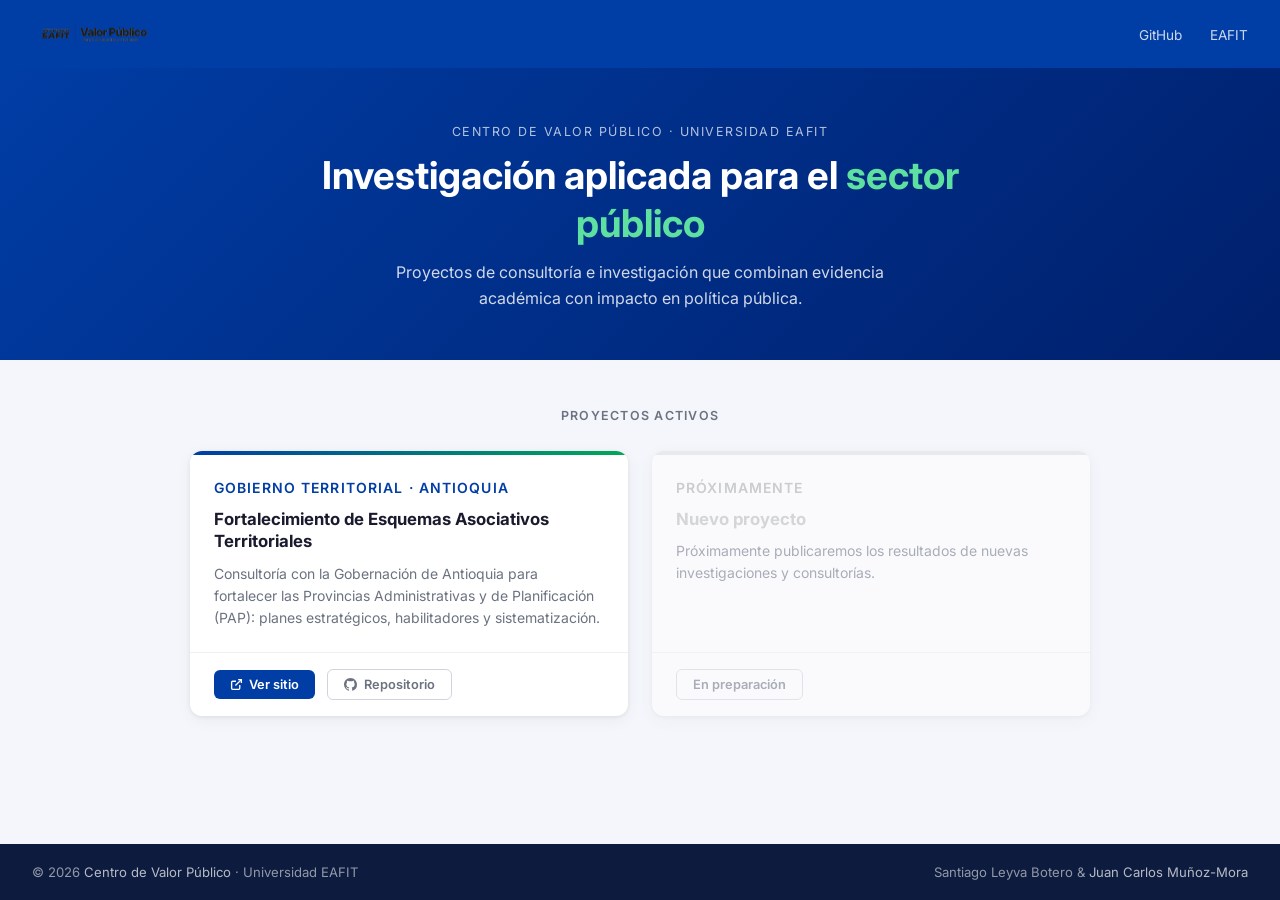
==== index.html @ 74b1d91c "refactor: simplificar a HTML puro, sin Quarto Landing page minimalista con cards de proyectos. GitHu" ====
<!DOCTYPE html>
<html lang="es">
<head>
  <meta charset="UTF-8" />
  <meta name="viewport" content="width=device-width, initial-scale=1.0" />
  <title>CVP EAFIT — Centro de Valor Público</title>
  <meta name="description" content="Centro de Valor Público, Universidad EAFIT. Investigación aplicada y consultoría para el sector público en Colombia." />
  <link rel="preconnect" href="https://fonts.googleapis.com" />
  <link rel="preconnect" href="https://fonts.gstatic.com" crossorigin />
  <link href="https://fonts.googleapis.com/css2?family=Inter:wght@400;500;600;700&display=swap" rel="stylesheet" />
  <style>
    *, *::before, *::after { box-sizing: border-box; margin: 0; padding: 0; }

    :root {
      --blue:  #003DA5;
      --green: #00A859;
      --dark:  #0d1b3e;
      --gray:  #f4f6fb;
      --text:  #1a1a2e;
      --muted: #6b7280;
    }

    body {
      font-family: 'Inter', system-ui, sans-serif;
      background: #fff;
      color: var(--text);
      min-height: 100vh;
      display: flex;
      flex-direction: column;
    }

    /* ── Header ── */
    header {
      background: var(--blue);
      padding: 1rem 2rem;
      display: flex;
      align-items: center;
      justify-content: space-between;
    }
    header img { height: 36px; }
    header nav a {
      color: rgba(255,255,255,0.8);
      text-decoration: none;
      font-size: 0.85rem;
      margin-left: 1.5rem;
      transition: color 0.2s;
    }
    header nav a:hover { color: #fff; }

    /* ── Hero ── */
    .hero {
      background: linear-gradient(135deg, var(--blue) 0%, #001f6b 100%);
      color: #fff;
      padding: 3.5rem 2rem 3rem;
      text-align: center;
    }
    .hero p.eyebrow {
      font-size: 0.78rem;
      text-transform: uppercase;
      letter-spacing: 0.12em;
      opacity: 0.7;
      margin-bottom: 0.75rem;
    }
    .hero h1 {
      font-size: clamp(1.6rem, 4vw, 2.4rem);
      font-weight: 700;
      line-height: 1.25;
      max-width: 640px;
      margin: 0 auto 0.75rem;
    }
    .hero h1 span { color: #5de0a0; }
    .hero p.sub {
      font-size: 1rem;
      opacity: 0.82;
      max-width: 520px;
      margin: 0 auto;
      line-height: 1.65;
    }

    /* ── Projects section ── */
    main {
      flex: 1;
      padding: 3rem 2rem 4rem;
      background: var(--gray);
    }
    .section-label {
      text-align: center;
      font-size: 0.78rem;
      font-weight: 600;
      text-transform: uppercase;
      letter-spacing: 0.1em;
      color: var(--muted);
      margin-bottom: 1.75rem;
    }

    .cards {
      display: grid;
      grid-template-columns: repeat(auto-fill, minmax(300px, 1fr));
      gap: 1.5rem;
      max-width: 900px;
      margin: 0 auto;
    }

    .card {
      background: #fff;
      border-radius: 12px;
      box-shadow: 0 1px 4px rgba(0,0,0,0.07), 0 4px 16px rgba(0,0,0,0.05);
      overflow: hidden;
      display: flex;
      flex-direction: column;
      transition: box-shadow 0.2s, transform 0.2s;
    }
    .card:hover {
      box-shadow: 0 4px 20px rgba(0,0,0,0.12);
      transform: translateY(-3px);
    }
    .card-stripe { height: 4px; }
    .card-body { padding: 1.4rem 1.5rem; flex: 1; }
    .card-tag {
      font-size: 0.7rem;
      font-weight: 600;
      text-transform: uppercase;
      letter-spacing: 0.08em;
      margin-bottom: 0.5rem;
    }
    .card-body h2 {
      font-size: 1.05rem;
      font-weight: 700;
      line-height: 1.35;
      margin-bottom: 0.6rem;
      color: var(--text);
    }
    .card-body p {
      font-size: 0.875rem;
      color: var(--muted);
      line-height: 1.6;
    }
    .card-footer {
      padding: 1rem 1.5rem;
      border-top: 1px solid #f0f0f0;
      display: flex;
      gap: 0.75rem;
      align-items: center;
    }
    .btn {
      display: inline-flex;
      align-items: center;
      gap: 0.4rem;
      font-size: 0.8rem;
      font-weight: 600;
      padding: 0.45rem 1rem;
      border-radius: 6px;
      text-decoration: none;
      transition: opacity 0.2s;
    }
    .btn:hover { opacity: 0.85; text-decoration: none; }
    .btn-primary { background: var(--blue); color: #fff; }
    .btn-outline {
      border: 1.5px solid #d0d5dd;
      color: var(--muted);
      background: transparent;
    }

    /* Coming-soon card */
    .card.coming { opacity: 0.55; pointer-events: none; }

    /* ── Footer ── */
    footer {
      background: var(--dark);
      color: rgba(255,255,255,0.55);
      font-size: 0.82rem;
      padding: 1.25rem 2rem;
      display: flex;
      justify-content: space-between;
      align-items: center;
      flex-wrap: wrap;
      gap: 0.5rem;
    }
    footer a { color: rgba(255,255,255,0.7); text-decoration: none; }
    footer a:hover { color: #fff; }

    @media (max-width: 600px) {
      header nav { display: none; }
      .cards { grid-template-columns: 1fr; }
      footer { flex-direction: column; text-align: center; }
    }
  </style>
</head>
<body>

  <header>
    <img src="assets/logo-cvp.png" alt="Centro de Valor Público EAFIT" />
    <nav>
      <a href="https://github.com/cvp-eafit" target="_blank">GitHub</a>
      <a href="https://www.eafit.edu.co/centros-estudio-incidencia/valor-publico" target="_blank">EAFIT</a>
    </nav>
  </header>

  <div class="hero">
    <p class="eyebrow">Centro de Valor Público · Universidad EAFIT</p>
    <h1>Investigación aplicada para el <span>sector público</span></h1>
    <p class="sub">Proyectos de consultoría e investigación que combinan evidencia académica con impacto en política pública.</p>
  </div>

  <main>
    <p class="section-label">Proyectos activos</p>
    <div class="cards">

      <!-- Provincias -->
      <div class="card">
        <div class="card-stripe" style="background: linear-gradient(90deg, #003DA5, #00A859);"></div>
        <div class="card-body">
          <p class="card-tag" style="color: #003DA5;">Gobierno Territorial · Antioquia</p>
          <h2>Fortalecimiento de Esquemas Asociativos Territoriales</h2>
          <p>Consultoría con la Gobernación de Antioquia para fortalecer las Provincias Administrativas y de Planificación (PAP): planes estratégicos, habilitadores y sistematización.</p>
        </div>
        <div class="card-footer">
          <a class="btn btn-primary" href="https://cvp-eafit.github.io/provincias" target="_blank">
            <svg width="13" height="13" viewBox="0 0 24 24" fill="none" stroke="currentColor" stroke-width="2.5"><path d="M18 13v6a2 2 0 01-2 2H5a2 2 0 01-2-2V8a2 2 0 012-2h6"/><polyline points="15 3 21 3 21 9"/><line x1="10" y1="14" x2="21" y2="3"/></svg>
            Ver sitio
          </a>
          <a class="btn btn-outline" href="https://github.com/cvp-eafit/provincias" target="_blank">
            <svg width="13" height="13" viewBox="0 0 24 24" fill="currentColor"><path d="M12 0C5.37 0 0 5.37 0 12c0 5.31 3.435 9.795 8.205 11.385.6.105.825-.255.825-.57 0-.285-.015-1.23-.015-2.235-3.015.555-3.795-.735-4.035-1.41-.135-.345-.72-1.41-1.23-1.695-.42-.225-1.02-.78-.015-.795.945-.015 1.62.87 1.845 1.23 1.08 1.815 2.805 1.305 3.495.99.105-.78.42-1.305.765-1.605-2.67-.3-5.46-1.335-5.46-5.925 0-1.305.465-2.385 1.23-3.225-.12-.3-.54-1.53.12-3.18 0 0 1.005-.315 3.3 1.23.96-.27 1.98-.405 3-.405s2.04.135 3 .405c2.295-1.56 3.3-1.23 3.3-1.23.66 1.65.24 2.88.12 3.18.765.84 1.23 1.905 1.23 3.225 0 4.605-2.805 5.625-5.475 5.925.435.375.81 1.095.81 2.22 0 1.605-.015 2.895-.015 3.3 0 .315.225.69.825.57A12.02 12.02 0 0024 12c0-6.63-5.37-12-12-12z"/></svg>
            Repositorio
          </a>
        </div>
      </div>

      <!-- Placeholder -->
      <div class="card coming">
        <div class="card-stripe" style="background: #e0e0e0;"></div>
        <div class="card-body">
          <p class="card-tag" style="color: #aaa;">Próximamente</p>
          <h2 style="color: #bbb;">Nuevo proyecto</h2>
          <p>Próximamente publicaremos los resultados de nuevas investigaciones y consultorías.</p>
        </div>
        <div class="card-footer">
          <span class="btn btn-outline" style="cursor: default;">En preparación</span>
        </div>
      </div>

    </div>
  </main>

  <footer>
    <span>© 2026 <a href="https://www.eafit.edu.co/centros-estudio-incidencia/valor-publico" target="_blank">Centro de Valor Público</a> · Universidad EAFIT</span>
    <span>Santiago Leyva Botero &amp; <a href="https://www.jcmunozmora.co" target="_blank">Juan Carlos Muñoz-Mora</a></span>
  </footer>

</body>
</html>
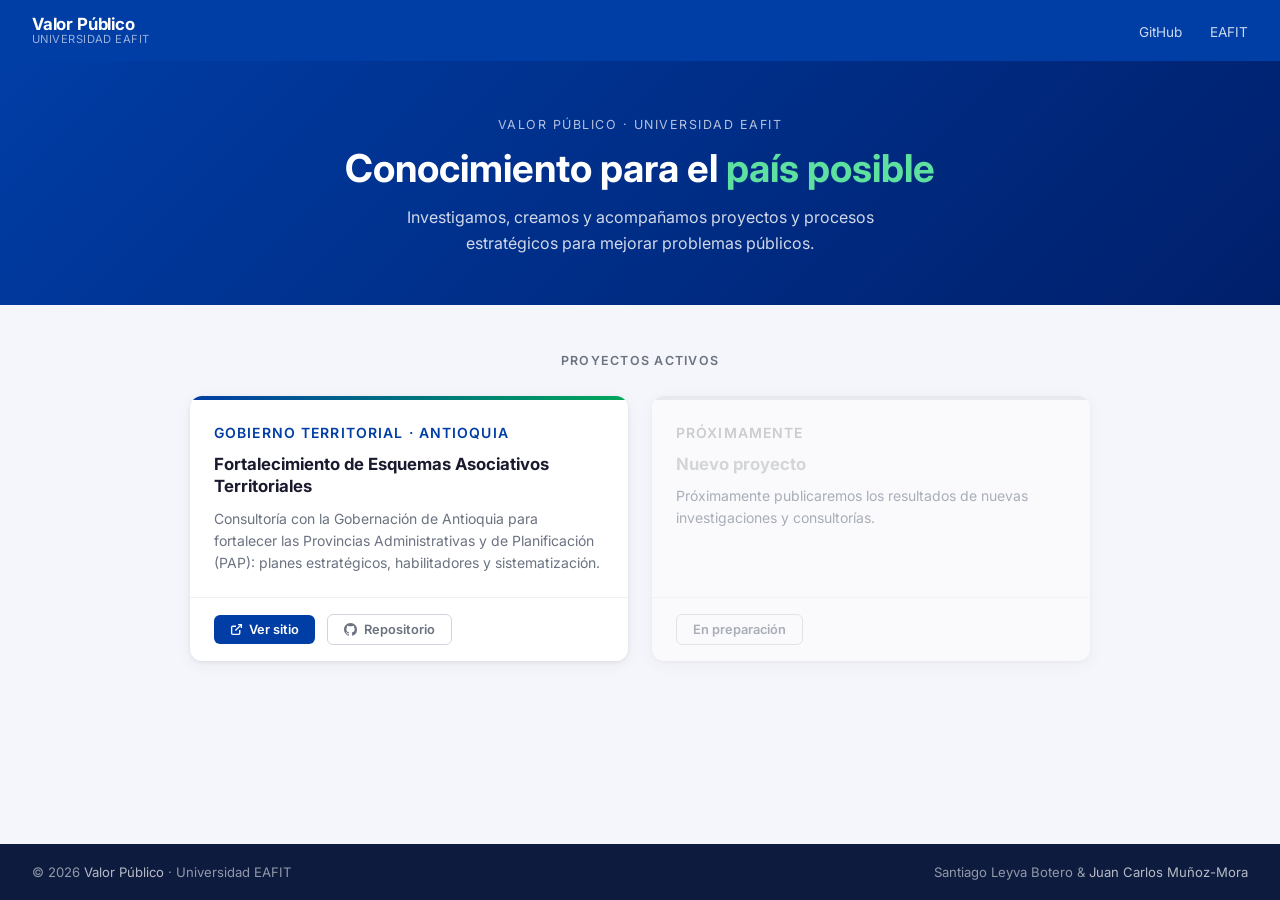
==== commit 6f06fc4f: "fix: logo texto Valor Público, tagline correcto, rel=noopener Co-Authored-By: Claude Sonnet 4.6 <nor" ====
--- a/index.html
+++ b/index.html
@@ -3,8 +3,8 @@
 <head>
   <meta charset="UTF-8" />
   <meta name="viewport" content="width=device-width, initial-scale=1.0" />
-  <title>CVP EAFIT — Centro de Valor Público</title>
-  <meta name="description" content="Centro de Valor Público, Universidad EAFIT. Investigación aplicada y consultoría para el sector público en Colombia." />
+  <title>Valor Público EAFIT</title>
+  <meta name="description" content="Investigamos, creamos y acompañamos proyectos y procesos estratégicos para mejorar problemas públicos: conocimiento para el país posible." />
   <link rel="preconnect" href="https://fonts.googleapis.com" />
   <link rel="preconnect" href="https://fonts.gstatic.com" crossorigin />
   <link href="https://fonts.googleapis.com/css2?family=Inter:wght@400;500;600;700&display=swap" rel="stylesheet" />
@@ -37,7 +37,26 @@
       align-items: center;
       justify-content: space-between;
     }
-    header img { height: 36px; }
+    .header-brand-link { text-decoration: none; }
+    .header-brand {
+      display: flex;
+      flex-direction: column;
+      line-height: 1;
+    }
+    .header-brand .name {
+      font-size: 1.05rem;
+      font-weight: 700;
+      color: #fff;
+      letter-spacing: -0.01em;
+    }
+    .header-brand .sub {
+      font-size: 0.7rem;
+      color: rgba(255,255,255,0.6);
+      font-weight: 400;
+      letter-spacing: 0.04em;
+      text-transform: uppercase;
+      margin-top: 1px;
+    }
     header nav a {
       color: rgba(255,255,255,0.8);
       text-decoration: none;
@@ -189,17 +208,22 @@
 <body>
 
   <header>
-    <img src="assets/logo-cvp.png" alt="Centro de Valor Público EAFIT" />
+    <a href="https://www.eafit.edu.co/centros-estudio-incidencia/valor-publico" target="_blank" rel="noopener" rel="noopener" class="header-brand-link">
+      <div class="header-brand">
+        <span class="name">Valor Público</span>
+        <span class="sub">Universidad EAFIT</span>
+      </div>
+    </a>
     <nav>
-      <a href="https://github.com/cvp-eafit" target="_blank">GitHub</a>
-      <a href="https://www.eafit.edu.co/centros-estudio-incidencia/valor-publico" target="_blank">EAFIT</a>
+      <a href="https://github.com/cvp-eafit" target="_blank" rel="noopener">GitHub</a>
+      <a href="https://www.eafit.edu.co/centros-estudio-incidencia/valor-publico" target="_blank" rel="noopener">EAFIT</a>
     </nav>
   </header>
 
   <div class="hero">
-    <p class="eyebrow">Centro de Valor Público · Universidad EAFIT</p>
-    <h1>Investigación aplicada para el <span>sector público</span></h1>
-    <p class="sub">Proyectos de consultoría e investigación que combinan evidencia académica con impacto en política pública.</p>
+    <p class="eyebrow">Valor Público · Universidad EAFIT</p>
+    <h1>Conocimiento para el <span>país posible</span></h1>
+    <p class="sub">Investigamos, creamos y acompañamos proyectos y procesos estratégicos para mejorar problemas públicos.</p>
   </div>
 
   <main>
@@ -215,11 +239,11 @@
           <p>Consultoría con la Gobernación de Antioquia para fortalecer las Provincias Administrativas y de Planificación (PAP): planes estratégicos, habilitadores y sistematización.</p>
         </div>
         <div class="card-footer">
-          <a class="btn btn-primary" href="https://cvp-eafit.github.io/provincias" target="_blank">
+          <a class="btn btn-primary" href="https://cvp-eafit.github.io/provincias" target="_blank" rel="noopener">
             <svg width="13" height="13" viewBox="0 0 24 24" fill="none" stroke="currentColor" stroke-width="2.5"><path d="M18 13v6a2 2 0 01-2 2H5a2 2 0 01-2-2V8a2 2 0 012-2h6"/><polyline points="15 3 21 3 21 9"/><line x1="10" y1="14" x2="21" y2="3"/></svg>
             Ver sitio
           </a>
-          <a class="btn btn-outline" href="https://github.com/cvp-eafit/provincias" target="_blank">
+          <a class="btn btn-outline" href="https://github.com/cvp-eafit/provincias" target="_blank" rel="noopener">
             <svg width="13" height="13" viewBox="0 0 24 24" fill="currentColor"><path d="M12 0C5.37 0 0 5.37 0 12c0 5.31 3.435 9.795 8.205 11.385.6.105.825-.255.825-.57 0-.285-.015-1.23-.015-2.235-3.015.555-3.795-.735-4.035-1.41-.135-.345-.72-1.41-1.23-1.695-.42-.225-1.02-.78-.015-.795.945-.015 1.62.87 1.845 1.23 1.08 1.815 2.805 1.305 3.495.99.105-.78.42-1.305.765-1.605-2.67-.3-5.46-1.335-5.46-5.925 0-1.305.465-2.385 1.23-3.225-.12-.3-.54-1.53.12-3.18 0 0 1.005-.315 3.3 1.23.96-.27 1.98-.405 3-.405s2.04.135 3 .405c2.295-1.56 3.3-1.23 3.3-1.23.66 1.65.24 2.88.12 3.18.765.84 1.23 1.905 1.23 3.225 0 4.605-2.805 5.625-5.475 5.925.435.375.81 1.095.81 2.22 0 1.605-.015 2.895-.015 3.3 0 .315.225.69.825.57A12.02 12.02 0 0024 12c0-6.63-5.37-12-12-12z"/></svg>
             Repositorio
           </a>
@@ -243,8 +267,8 @@
   </main>
 
   <footer>
-    <span>© 2026 <a href="https://www.eafit.edu.co/centros-estudio-incidencia/valor-publico" target="_blank">Centro de Valor Público</a> · Universidad EAFIT</span>
-    <span>Santiago Leyva Botero &amp; <a href="https://www.jcmunozmora.co" target="_blank">Juan Carlos Muñoz-Mora</a></span>
+    <span>© 2026 <a href="https://www.eafit.edu.co/centros-estudio-incidencia/valor-publico" target="_blank" rel="noopener">Valor Público</a> · Universidad EAFIT</span>
+    <span>Santiago Leyva Botero &amp; <a href="https://www.jcmunozmora.co" target="_blank" rel="noopener">Juan Carlos Muñoz-Mora</a></span>
   </footer>
 
 </body>
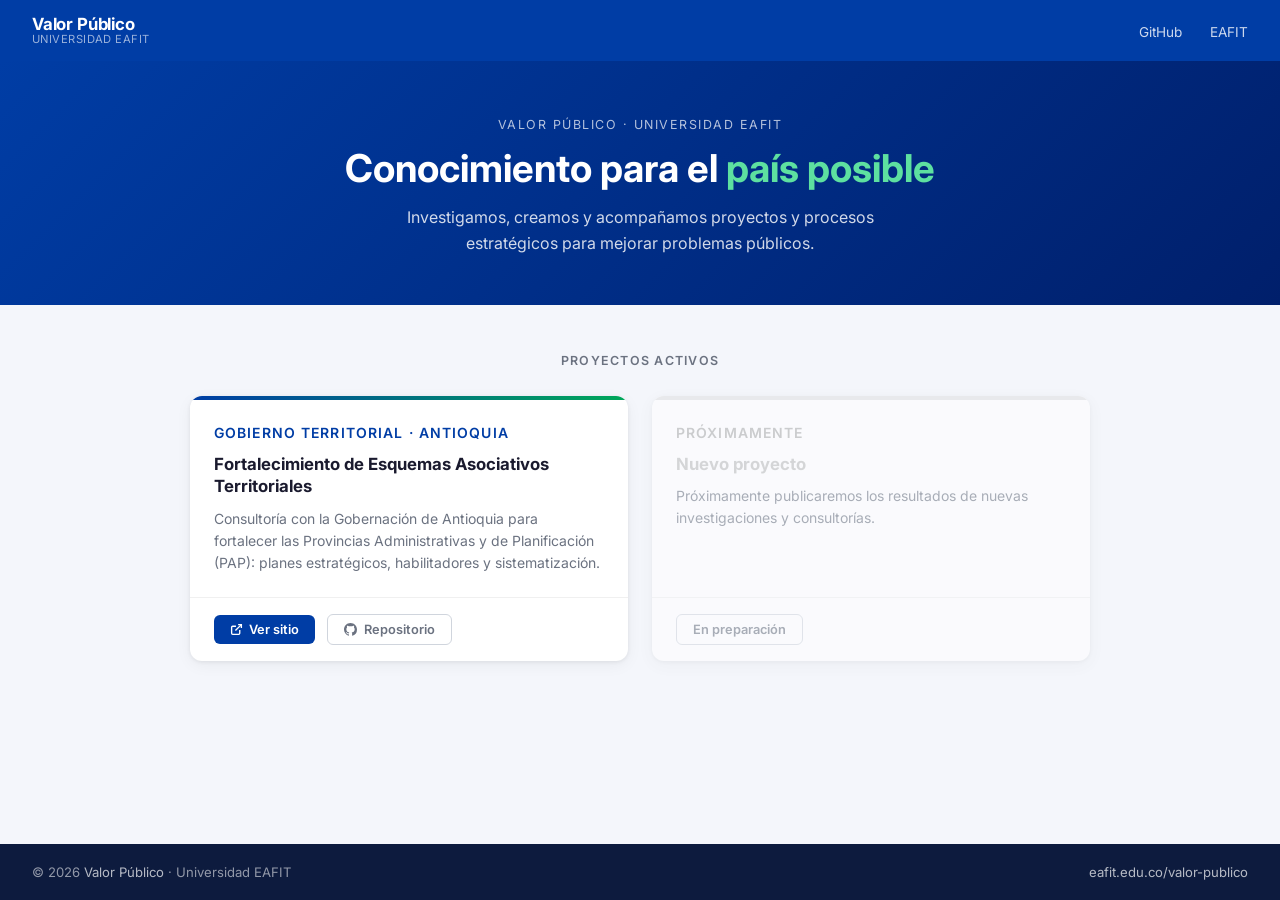
==== commit 0a80855e: "fix: quitar nombres individuales del footer Co-Authored-By: Claude Sonnet 4.6 <noreply@anthropic.com" ====
--- a/index.html
+++ b/index.html
@@ -268,7 +268,7 @@
 
   <footer>
     <span>© 2026 <a href="https://www.eafit.edu.co/centros-estudio-incidencia/valor-publico" target="_blank" rel="noopener">Valor Público</a> · Universidad EAFIT</span>
-    <span>Santiago Leyva Botero &amp; <a href="https://www.jcmunozmora.co" target="_blank" rel="noopener">Juan Carlos Muñoz-Mora</a></span>
+    <span><a href="https://www.eafit.edu.co/centros-estudio-incidencia/valor-publico" target="_blank" rel="noopener">eafit.edu.co/valor-publico</a></span>
   </footer>
 
 </body>
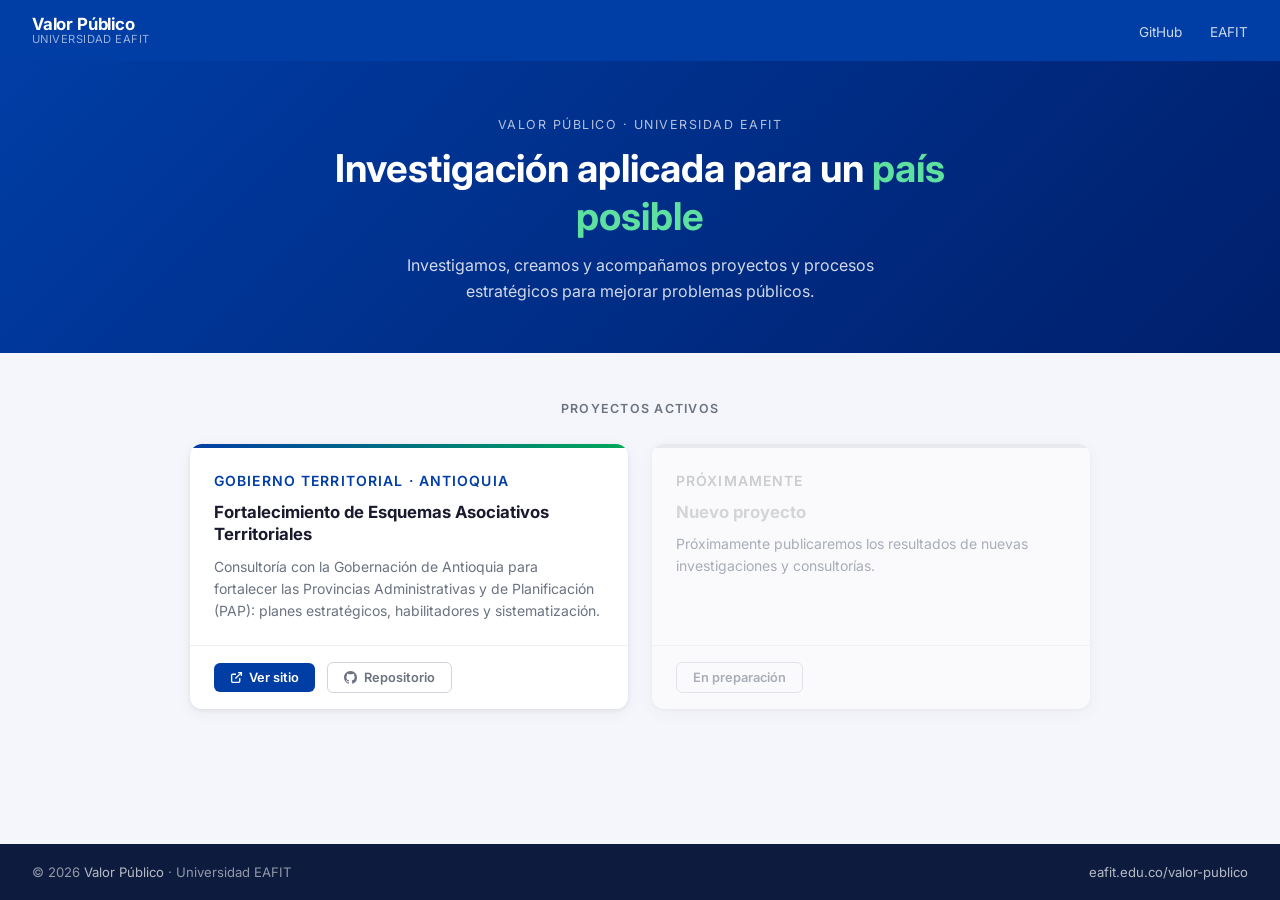
==== commit f898695d: "fix: actualizar tagline hero Co-Authored-By: Claude Sonnet 4.6 <noreply@anthropic.com>" ====
--- a/index.html
+++ b/index.html
@@ -222,7 +222,7 @@
 
   <div class="hero">
     <p class="eyebrow">Valor Público · Universidad EAFIT</p>
-    <h1>Conocimiento para el <span>país posible</span></h1>
+    <h1>Investigación aplicada para un <span>país posible</span></h1>
     <p class="sub">Investigamos, creamos y acompañamos proyectos y procesos estratégicos para mejorar problemas públicos.</p>
   </div>
 
